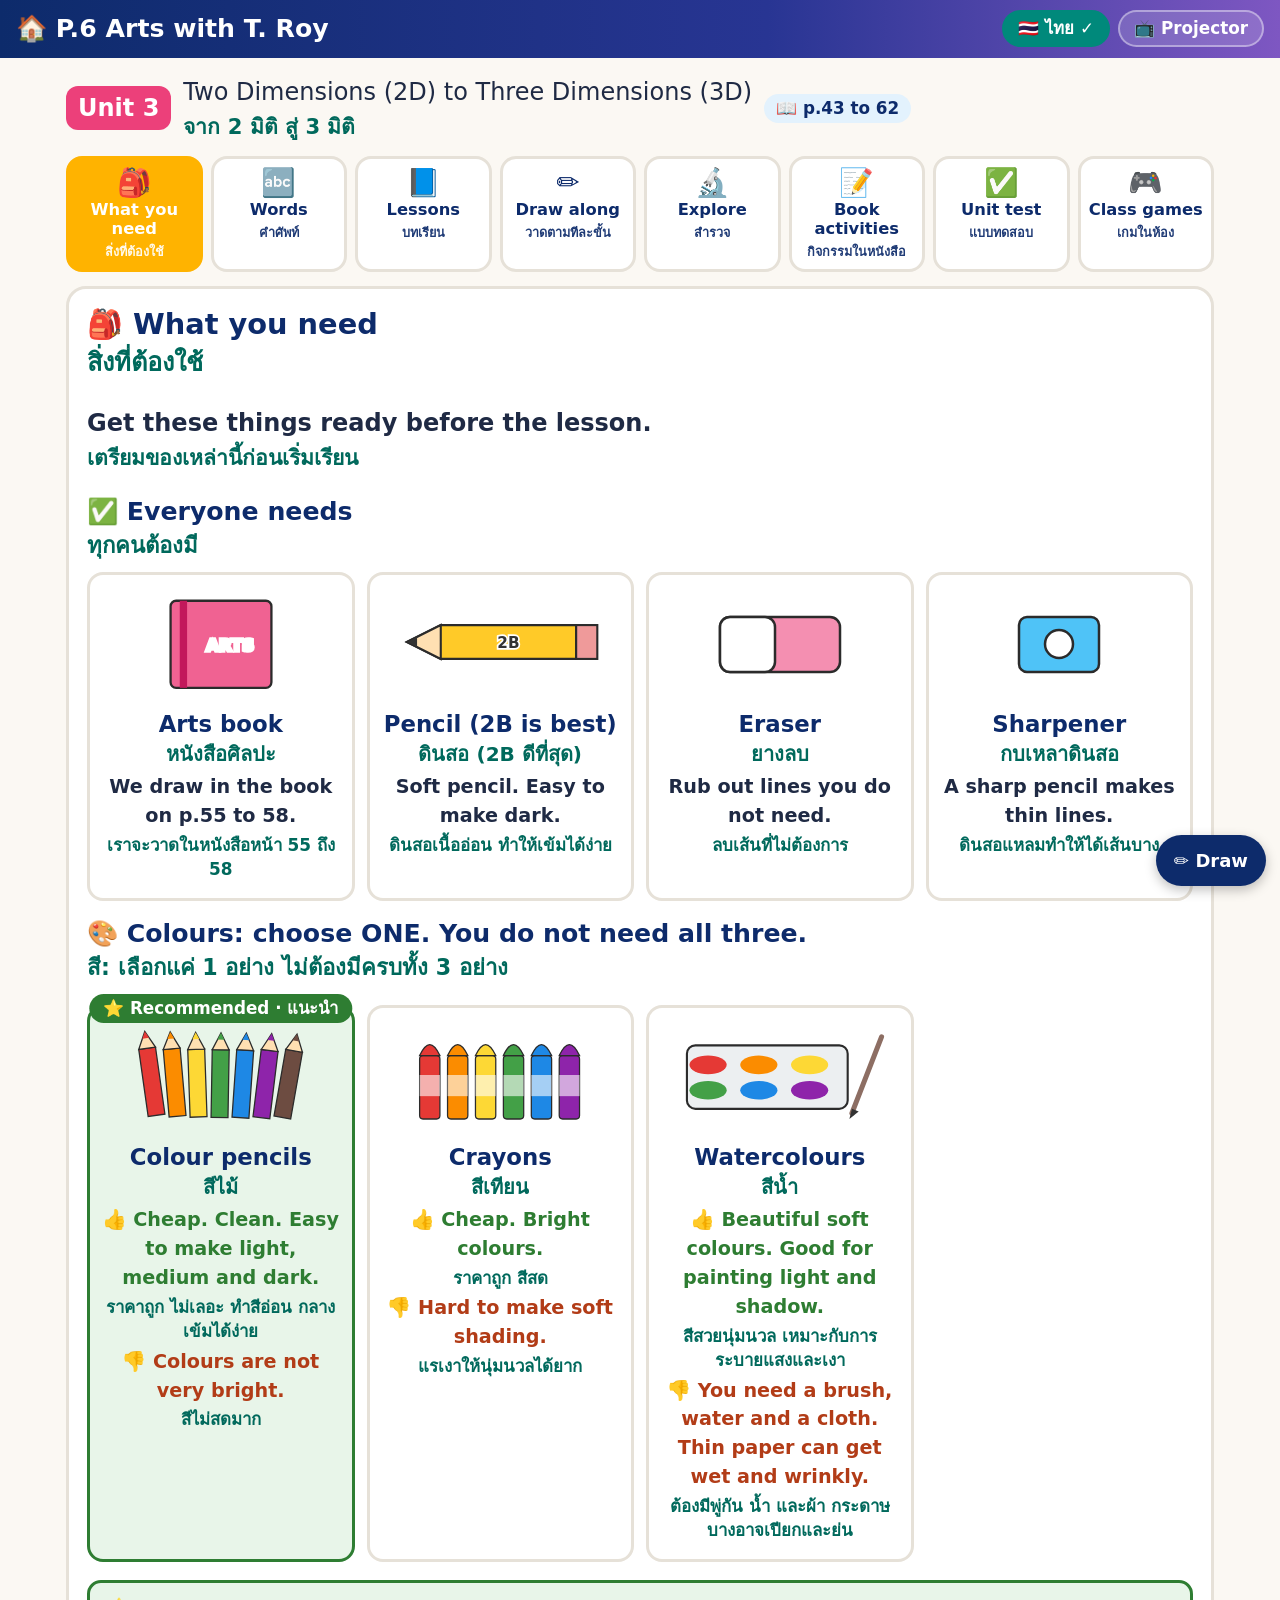
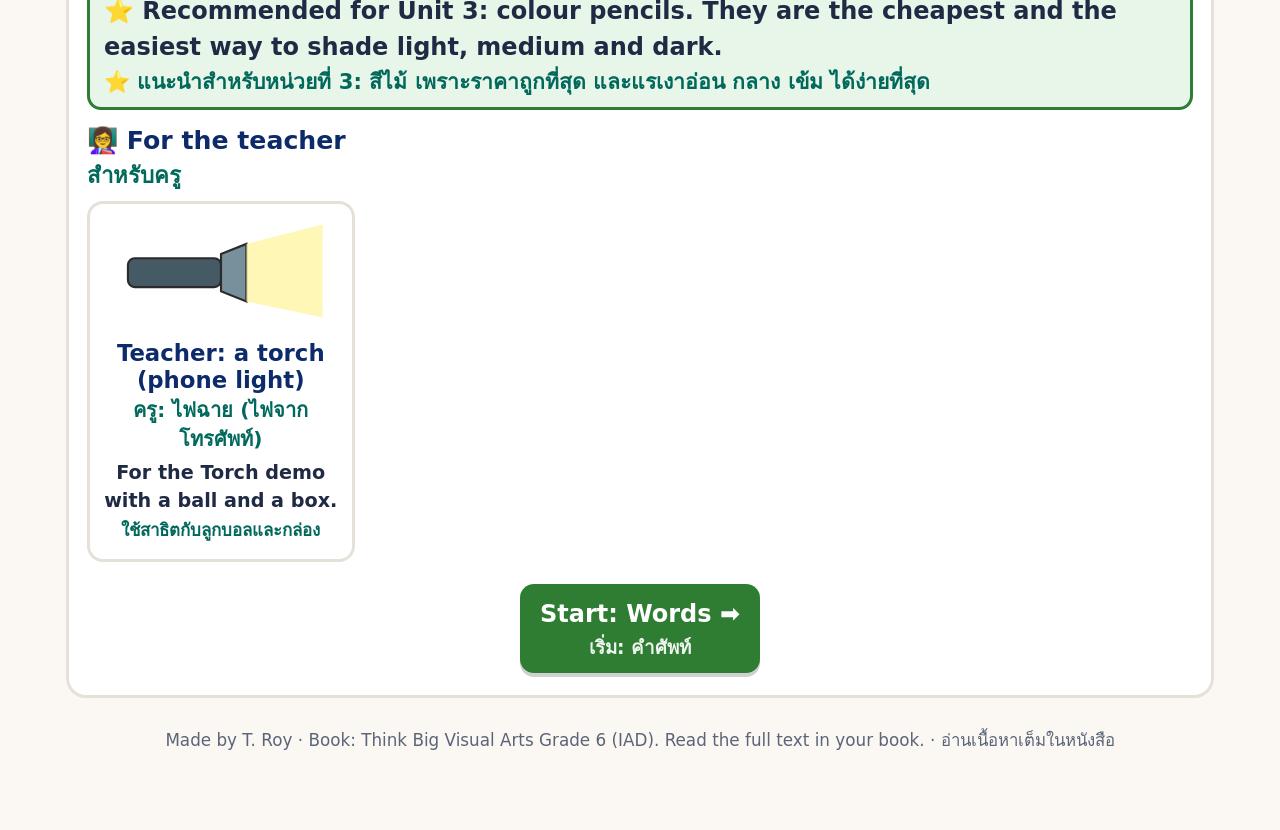
==== unit.html @ d5c7b555 "Unit 3: From 2D to 3D teaching site Lessons, Draw along guides, Explore tools, book activities, unit" ====
<!doctype html>
<html lang="en">
<head>
<meta charset="utf-8">
<meta name="viewport" content="width=device-width, initial-scale=1">
<meta name="robots" content="noindex, nofollow">
<title>Unit | P.6 Arts with T. Roy</title>
<link rel="icon" href="data:image/svg+xml,<svg xmlns='http://www.w3.org/2000/svg' viewBox='0 0 100 100'><text y='.9em' font-size='90'>🎨</text></svg>">
<link rel="stylesheet" href="css/style.css?v=2">
</head>
<body>
<header class="topbar">
  <a class="brand" href="index.html">🏠 P.6 Arts with T. Roy</a>
  <div class="topbtns" id="topBtns"></div>
</header>
<main class="wrap">
  <div class="unit-head" id="unitTitle">Loading…</div>
  <nav class="tabs" id="tabs"></nav>
  <section id="view"></section>
  <p class="footer">Made by T. Roy · Book: Think Big Visual Arts Grade 6 (IAD). Read the full text in your book. · อ่านเนื้อหาเต็มในหนังสือ</p>
</main>
<script src="js/art.js?v=2"></script>
<script src="js/steps.js?v=2"></script>
<script src="js/explore.js?v=2"></script>
<script src="js/unit.js?v=2"></script>
<script src="js/draw.js?v=2"></script>
</body>
</html>
---- css/style.css ----
/* ===== P.6 Arts with T. Roy: colour system (same learning colours as the maths site) ===== */
:root {
  --question: #EF6C00; --question-bg: #FFF3E0;   /* orange = question */
  --hint: #FFC107;     --hint-bg: #FFF8D6;       /* yellow = hint */
  --answer: #2E7D32;   --answer-bg: #E8F5E9;     /* green = answer */
  --teach: #1E88E5;    --teach-bg: #E3F2FD;      /* blue = teaching */
  --title: #0D2B6B;                               /* dark blue = titles */
  --art1: #EC407A; --art2: #7E57C2; --art3: #26A69A; --art4: #FFB300;
  --ink: #1f2a44; --muted: #5b6478; --bg: #FBF8F3; --card: #fff; --line: #e6e1d8;
  --th: #00695C;
  --radius: 20px;
}
* { box-sizing: border-box; }
html { -webkit-text-size-adjust: 100%; }
body {
  margin: 0; background: var(--bg); color: var(--ink);
  font-family: ui-rounded, "SF Pro Rounded", "Segoe UI", system-ui, -apple-system, Roboto, "Noto Sans Thai", Arial, sans-serif;
  font-size: 20px; line-height: 1.5;
}
@media (min-width: 900px) { body { font-size: 24px; } }
button { font: inherit; cursor: pointer; }
a { color: var(--teach); }
h1, h2, h3 { color: var(--title); line-height: 1.2; margin: 0 0 .35em; }
.wrap { max-width: 1180px; margin: 0 auto; padding: 0 16px 60px; }

/* Thai line under the English */
.th { display: block; color: var(--th); font-weight: 700; font-size: .88em; line-height: 1.45; margin-top: 2px; }
.no-th .th { display: none !important; }
button .th, .tab .th { color: inherit; opacity: .92; font-size: .78em; }

/* ===== Header ===== */
.topbar { background: linear-gradient(90deg, var(--title), #283593 60%, var(--art2)); color: #fff; padding: 10px 16px; display: flex; flex-wrap: wrap; gap: 8px 14px; align-items: center; justify-content: space-between; }
.brand { color: #fff; text-decoration: none; font-weight: 900; font-size: 1.05em; }
.topbtns { display: flex; gap: 8px; flex-wrap: wrap; }
.tbtn { background: rgba(255,255,255,.15); color: #fff; border: 2px solid rgba(255,255,255,.4); border-radius: 999px; padding: 4px 14px; font-weight: 800; font-size: .7em; }
.tbtn.on { background: #00897B; border-color: #00897B; }

/* ===== Home ===== */
.hero { text-align: center; padding: 26px 0 6px; }
.hero h1 { font-size: 1.8em; }
.hero p { margin: 0; color: var(--muted); }
.paint-strip { height: 10px; border-radius: 99px; margin: 14px auto 0; max-width: 420px; background: linear-gradient(90deg, var(--art1), var(--art4), var(--art3), var(--teach), var(--art2)); }
.unit-grid { display: grid; gap: 16px; grid-template-columns: repeat(auto-fill, minmax(250px, 1fr)); margin-top: 22px; }
.unit-card { position: relative; display: block; background: var(--card); border-radius: var(--radius); border: 3px solid var(--line); padding: 18px; text-decoration: none; color: var(--ink); box-shadow: 0 5px 0 var(--line); transition: transform .12s; overflow: hidden; }
.unit-card::before { content: ""; position: absolute; inset: 0 0 auto 0; height: 8px; background: var(--c, var(--teach)); }
.unit-card:hover { transform: translateY(-3px); border-color: var(--c, var(--teach)); }
.unit-card .icon { font-size: 2.3em; }
.unit-card .num { color: var(--c, var(--teach)); font-weight: 900; font-size: .8em; letter-spacing: .06em; }
.unit-card h2 { font-size: 1.05em; margin: 4px 0; }
.unit-card .pg { color: var(--muted); font-size: .75em; font-weight: 700; }
.unit-card .state { display: inline-block; margin-top: 8px; border-radius: 999px; padding: 2px 12px; font-size: .7em; font-weight: 900; }
.unit-card.done { opacity: .75; pointer-events: none; } .unit-card.done .state { background: var(--answer-bg); color: var(--answer); }
.unit-card.soon { opacity: .5; pointer-events: none; } .unit-card.soon .state { background: #eee; color: var(--muted); }
.unit-card.ready .state { background: var(--question); color: #fff; }

/* ===== Unit page ===== */
.unit-head { padding: 16px 0 4px; display: flex; gap: 12px; align-items: center; flex-wrap: wrap; }
.unit-head h1 { font-size: 1.4em; margin: 0; }
.unit-head .uchip { background: var(--art1); color: #fff; border-radius: 12px; padding: 4px 12px; font-weight: 900; }
.tabs { display: grid; grid-template-columns: repeat(4, 1fr); gap: 8px; margin: 10px 0 14px; }
@media (min-width: 900px) { .tabs { grid-template-columns: repeat(8, 1fr); } }
.tab { border: 3px solid var(--line); background: #fff; border-radius: 16px; padding: 8px 4px; font-weight: 900; font-size: .68em; color: var(--title); display: flex; flex-direction: column; align-items: center; gap: 2px; line-height: 1.15; }
.tab .e { font-size: 1.7em; }
.tab.on { border-color: var(--c, var(--teach)); background: var(--c, var(--teach)); color: #fff; }

.panel { background: var(--card); border-radius: var(--radius); padding: 18px; border: 3px solid var(--line); }
.panel-title { display: flex; justify-content: space-between; align-items: center; gap: 10px; flex-wrap: wrap; margin-bottom: 8px; }
.panel-title h2 { margin: 0; font-size: 1.2em; }
.badge { display: inline-block; background: var(--teach-bg); color: var(--title); border-radius: 999px; padding: 2px 12px; font-size: .7em; font-weight: 900; white-space: nowrap; }
.small { font-size: .72em; color: var(--muted); }
.footer { text-align: center; color: var(--muted); font-size: .7em; margin-top: 30px; }

/* ===== Buttons ===== */
.bigbtn { border: 0; border-radius: 14px; padding: 12px 20px; font-weight: 900; color: #fff; background: var(--teach); box-shadow: 0 4px 0 rgba(0,0,0,.18); margin: 4px; }
.bigbtn:active { transform: translateY(2px); box-shadow: 0 2px 0 rgba(0,0,0,.18); }
.bigbtn:disabled { opacity: .35; cursor: default; }
.bigbtn.green { background: var(--answer); } .bigbtn.orange { background: var(--question); }
.bigbtn.yellow { background: var(--hint); color: #3d2e00; } .bigbtn.grey { background: #8a94a8; } .bigbtn.dark { background: var(--title); }
.bigbtn.pink { background: var(--art1); }
.btnrow { display: flex; flex-wrap: wrap; justify-content: center; gap: 4px; margin-top: 12px; }
.chip { border: 2px solid var(--line); background: #fff; border-radius: 999px; padding: 6px 14px; font-weight: 800; font-size: .72em; color: var(--ink); }
.chip.on { background: var(--title); border-color: var(--title); color: #fff; }

/* ===== Slides (Lessons) ===== */
.slide { background: #fff; border-radius: var(--radius); border: 4px solid var(--teach); overflow: hidden; }
.slide-top { display: flex; justify-content: space-between; align-items: center; gap: 8px; flex-wrap: wrap; padding: 8px 16px; background: var(--teach-bg); }
.routine { font-weight: 900; letter-spacing: .08em; font-size: .72em; color: #fff; background: var(--teach); border-radius: 999px; padding: 3px 14px; }
.routine .th { display: inline; margin-left: 6px; color: #fff; }
.slide-body { padding: 16px 20px 20px; }
.slide h2 { font-size: 1.45em; margin-bottom: .2em; }
.slide h2 .th { font-size: .62em; }
.slide .lines { margin: 10px 0 0; padding: 0; list-style: none; }
.slide .lines li { font-weight: 800; font-size: 1.05em; margin: 8px 0; padding-left: 30px; position: relative; }
.slide .lines li::before { content: "●"; position: absolute; left: 4px; top: 0; color: var(--art1); }
.slide.r-vote { border-color: var(--question); } .slide.r-vote .slide-top { background: var(--question-bg); } .slide.r-vote .routine { background: var(--question); }
.slide.r-torch, .slide.r-pencil, .slide.r-colour { border-color: var(--art2); } .slide.r-torch .slide-top, .slide.r-pencil .slide-top, .slide.r-colour .slide-top { background: #EDE7F6; } .slide.r-torch .routine, .slide.r-pencil .routine, .slide.r-colour .routine { background: var(--art2); }
.slide.r-detective, .slide.r-extension { border-color: var(--art3); } .slide.r-detective .slide-top, .slide.r-extension .slide-top { background: #E0F2F1; } .slide.r-detective .routine, .slide.r-extension .routine { background: var(--art3); }
.slide.r-start { border-color: var(--art1); } .slide.r-start .slide-top { background: #FCE4EC; } .slide.r-start .routine { background: var(--art1); }
.slide.r-start h2 { font-size: 2em; text-align: center; } .slide.r-start .lines li { text-align: center; padding: 0; } .slide.r-start .lines li::before { content: none; }

.pics { display: grid; gap: 14px; margin-top: 12px; align-items: end; }
.pics.n1 { grid-template-columns: 1fr; max-width: 680px; margin-left: auto; margin-right: auto; }
.pics.n2 { grid-template-columns: repeat(2, 1fr); }
.pics.n3 { grid-template-columns: repeat(3, 1fr); }
.pics.grid6 { grid-template-columns: repeat(3, 1fr); }
@media (max-width: 640px) { .pics.n2, .pics.n3 { grid-template-columns: 1fr; } .pics.grid6 { grid-template-columns: repeat(2, 1fr); } }
figure.pic { margin: 0; text-align: center; }
figure.pic svg.art, figure.pic img { width: 100%; height: auto; max-height: 52vh; display: block; margin: 0 auto; border-radius: 14px; }
figure.pic img { object-fit: contain; background: #fff; }
figure.pic figcaption { font-weight: 900; color: var(--title); font-size: .85em; margin-top: 4px; }
.tip { margin-top: 14px; background: var(--hint-bg); border: 3px solid var(--hint); border-radius: 14px; padding: 8px 14px; font-weight: 800; }

.vote-opts { display: flex; gap: 12px; justify-content: center; flex-wrap: wrap; margin-top: 14px; }
.vote-opt { min-width: 160px; border: 0; border-radius: 16px; padding: 14px 22px; font-weight: 900; color: #fff; font-size: 1.1em; box-shadow: 0 5px 0 rgba(0,0,0,.2); }
.vote-opt.c0 { background: #E21B3C; } .vote-opt.c1 { background: #1368CE; } .vote-opt.c2 { background: #D89E00; } .vote-opt.c3 { background: #26890C; }
.vote-opt.right { outline: 6px solid #0b3d02; } .vote-opt.dim { opacity: .3; }
.answer-box { background: var(--answer-bg); border: 4px solid var(--answer); border-radius: 16px; padding: 12px 16px; margin-top: 14px; font-weight: 800; animation: pop .25s; }
.answer-box .final { color: var(--answer); font-weight: 900; font-size: 1.15em; }
@keyframes pop { from { transform: translateY(6px) scale(.98); } to { transform: none; } }

.nav { display: flex; justify-content: center; align-items: center; gap: 6px; flex-wrap: wrap; margin-top: 14px; }
.dots { text-align: center; color: var(--muted); font-weight: 800; font-size: .8em; }

/* list on the right to jump to any card */
.with-side { display: grid; grid-template-columns: minmax(0, 1fr); gap: 14px; }
.side-main { min-width: 0; }
.sidelist { background: #fff; border: 2px solid var(--line); border-radius: 14px; padding: 8px; max-height: 300px; overflow-y: auto; }
.sidelist h3 { font-size: .78em; margin: 4px 6px 8px; }
.sidelist button { display: flex; align-items: flex-start; gap: 8px; width: 100%; text-align: left; border: 0; background: none; padding: 6px 8px; border-radius: 10px; font-weight: 700; font-size: .66em; color: var(--ink); line-height: 1.3; }
.sidelist button:hover { background: var(--teach-bg); }
.sidelist .n { min-width: 26px; height: 26px; border-radius: 50%; background: var(--teach-bg); color: var(--title); display: inline-flex; align-items: center; justify-content: center; font-weight: 900; flex-shrink: 0; }
.sidelist button.on { background: var(--question-bg); outline: 2px solid var(--question); }
.sidelist button.on .n { background: var(--question); color: #fff; }
.sidelist .th { font-size: .95em; }
@media (min-width: 900px) { .with-side { grid-template-columns: minmax(0, 1fr) 250px; align-items: start; } .sidelist { position: sticky; top: 12px; max-height: calc(100vh - 24px); } }

/* ===== What you need ===== */
.mat-grid { display: grid; gap: 12px; grid-template-columns: repeat(auto-fill, minmax(220px, 1fr)); margin: 10px 0 18px; }
.mat { background: #fff; border: 3px solid var(--line); border-radius: 16px; padding: 12px; text-align: center; }
.mat svg.art { width: 100%; max-width: 220px; height: 110px; }
.mat h3 { font-size: .95em; margin: 4px 0; }
.mat p { margin: 4px 0; font-size: .8em; font-weight: 700; }
.mat.best { border-color: var(--answer); background: var(--answer-bg); position: relative; }
.mat .star { position: absolute; top: -14px; left: 50%; transform: translateX(-50%); background: var(--answer); color: #fff; border-radius: 999px; padding: 2px 14px; font-weight: 900; font-size: .7em; white-space: nowrap; }
.mat .good { color: var(--answer); } .mat .bad { color: #b23c17; }
.section-h { font-size: 1.05em; margin: 16px 0 4px; }
.why-box { background: var(--answer-bg); border: 3px solid var(--answer); border-radius: 14px; padding: 10px 14px; font-weight: 800; }

/* ===== Words ===== */
.word-grid { display: grid; gap: 12px; grid-template-columns: repeat(auto-fill, minmax(260px, 1fr)); }
.word { background: #fff; border: 3px solid var(--line); border-radius: 16px; padding: 12px 14px; position: relative; }
.word .em { font-size: 1.8em; }
.word h3 { font-size: 1.15em; margin: 0; }
.word .pos { color: var(--muted); font-weight: 800; font-size: .75em; }
.word .thm { color: var(--th); font-weight: 800; font-size: .9em; }
.word .ex { margin-top: 6px; font-size: .8em; font-weight: 700; background: var(--teach-bg); border-radius: 10px; padding: 6px 10px; }
.say { position: absolute; top: 10px; right: 10px; border: 0; background: var(--teach); color: #fff; border-radius: 50%; width: 44px; height: 44px; font-size: 1.1em; }

/* ===== Draw along ===== */
.guide-pick { display: flex; flex-wrap: wrap; gap: 8px; margin-bottom: 12px; }
@media (max-width: 640px) { .guide-pick { flex-wrap: nowrap; overflow-x: auto; padding-bottom: 6px; } .guide-pick .chip { flex: 0 0 auto; } }
.step-card { background: #fff; border: 4px solid var(--art1); border-radius: var(--radius); padding: 14px; }
.step-card .stepno { display: inline-block; background: var(--art1); color: #fff; border-radius: 999px; padding: 2px 14px; font-weight: 900; }
.step-card .steptext { font-weight: 900; font-size: 1.15em; margin: 8px 0; }
.step-card svg.art { width: 100%; max-width: 640px; height: auto; display: block; margin: 0 auto; max-height: 55vh; }
.step-strip { display: flex; gap: 8px; overflow-x: auto; padding: 8px 0; }
.step-strip button { flex: 0 0 auto; width: 110px; border: 3px solid var(--line); background: #fff; border-radius: 12px; padding: 4px; }
.step-strip button.on { border-color: var(--art1); }
.step-strip button svg { width: 100%; height: 70px; }
.step-strip .sn { font-weight: 900; font-size: .65em; color: var(--title); }

/* ===== Explore ===== */
.ex { background: #fff; border: 3px solid var(--teach); border-radius: var(--radius); padding: 12px; }
.ex-tip { font-weight: 800; margin: 2px 0 8px; }
.ex-svg { display: block; width: 100%; max-width: 640px; height: auto; margin: 6px auto; touch-action: none; user-select: none; }
.ex-btns { display: flex; flex-wrap: wrap; gap: 6px; justify-content: center; margin: 6px 0; align-items: center; }
.ex-slider { display: flex; gap: 10px; align-items: center; justify-content: center; font-weight: 900; flex-wrap: wrap; }
.ex-slider input { width: min(360px, 80vw); }
.ex-cards { display: grid; gap: 12px; margin-top: 14px; }
@media (min-width: 900px) { .ex-cards { grid-template-columns: 1fr 1fr; } }
.ex-card { border-radius: 14px; padding: 10px 14px; border: 3px solid var(--line); background: #fff; }
.ex-card.facts { border-color: var(--teach); background: var(--teach-bg); } .ex-card.warn { border-color: #e53935; background: #ffebee; }
.ex-card ul { margin: 0; padding-left: 22px; } .ex-card li { margin: 6px 0; font-weight: 700; }

/* ===== Activities ===== */
.q-card { border: 4px solid var(--question); border-radius: var(--radius); background: #fff; overflow: hidden; }
.q-head { background: var(--question); color: #fff; padding: 8px 16px; display: flex; justify-content: space-between; align-items: center; gap: 8px; flex-wrap: wrap; font-weight: 900; }
.q-head .badge { background: #fff; color: var(--question); }
.q-body { padding: 16px; }
.q-text { font-weight: 900; font-size: 1.1em; }
.steps { margin: 10px 0; padding-left: 0; list-style: none; counter-reset: s; }
.steps li { counter-increment: s; background: var(--teach-bg); border-left: 8px solid var(--teach); border-radius: 10px; padding: 8px 12px 8px 46px; margin: 8px 0; font-weight: 800; position: relative; }
.steps li::before { content: counter(s); position: absolute; left: 10px; top: 8px; background: var(--teach); color: #fff; width: 26px; height: 26px; border-radius: 50%; display: flex; align-items: center; justify-content: center; font-size: .8em; }
.hint-box { background: var(--hint-bg); border: 3px solid var(--hint); border-radius: 14px; padding: 10px 14px; margin-top: 12px; font-weight: 800; }
.score-card { background: #F3E5F5; border: 3px solid var(--art2); border-radius: 14px; padding: 10px 14px; margin-top: 12px; }
.score-card h3 { color: var(--art2); }
table.rub { border-collapse: collapse; width: 100%; font-size: .72em; margin-top: 6px; }
table.rub th, table.rub td { border: 2px solid #d1c4e9; padding: 6px; text-align: center; background: #fff; }
table.rub th { background: #EDE7F6; color: var(--title); }
table.rub td:first-child { text-align: left; font-weight: 800; }
.rub-wrap { overflow-x: auto; }

.sort-pool { display: grid; grid-template-columns: repeat(4, 1fr); gap: 10px; margin-top: 10px; }
@media (max-width: 640px) { .sort-pool { grid-template-columns: repeat(2, 1fr); } }
.sort-item { border: 3px solid var(--line); background: #fff; border-radius: 14px; padding: 6px; position: relative; }
.sort-item svg, .sort-item img { width: 100%; height: 120px; object-fit: contain; display: block; }
.sort-item .no { position: absolute; top: 6px; left: 8px; background: var(--title); color: #fff; width: 30px; height: 30px; border-radius: 50%; font-weight: 900; display: flex; align-items: center; justify-content: center; font-size: .8em; }
.sort-item .tag2 { display: flex; gap: 6px; justify-content: center; margin-top: 4px; }
.sort-item .tag2 button { border: 2px solid var(--line); background: #fff; border-radius: 10px; padding: 2px 12px; font-weight: 900; font-size: .75em; }
.sort-item .tag2 button.on { background: var(--teach); border-color: var(--teach); color: #fff; }
.sort-item.ok { border-color: var(--answer); background: var(--answer-bg); }
.sort-item.no-ok { border-color: #e53935; background: #ffebee; }

/* ===== Test review ===== */
.opts { display: grid; grid-template-columns: 1fr; gap: 10px; margin-top: 12px; }
@media (min-width: 700px) { .opts { grid-template-columns: 1fr 1fr; } }
.opt { border: 0; border-radius: 14px; color: #fff; font-weight: 900; padding: 12px 14px; text-align: left; display: flex; align-items: center; gap: 12px; min-height: 70px; box-shadow: 0 5px 0 rgba(0,0,0,.2); }
.opt .let { background: rgba(255,255,255,.25); border-radius: 50%; min-width: 40px; height: 40px; display: flex; align-items: center; justify-content: center; font-size: 1.1em; }
.opt .th { color: #fff; }
.opt.c0 { background: #E21B3C; } .opt.c1 { background: #1368CE; } .opt.c2 { background: #D89E00; } .opt.c3 { background: #26890C; }
.opt.pic { background: #fff; color: var(--ink); border: 4px solid; } .opt.pic .let { color: #fff; }
.opt.pic.c0 { border-color: #E21B3C; } .opt.pic.c0 .let { background: #E21B3C; } .opt.pic.c1 { border-color: #1368CE; } .opt.pic.c1 .let { background: #1368CE; }
.opt.pic.c2 { border-color: #D89E00; } .opt.pic.c2 .let { background: #D89E00; } .opt.pic.c3 { border-color: #26890C; } .opt.pic.c3 .let { background: #26890C; }
.opt.pic svg { width: 100%; max-height: 150px; height: auto; }
.opt.right { outline: 6px solid #0b3d02; } .opt.dim { opacity: .3; }
.q-fig { max-width: 560px; margin: 8px auto; }
.q-fig svg, .q-fig img { width: 100%; height: auto; border-radius: 12px; display: block; }

/* ===== Games ===== */
.game-pick { display: grid; grid-template-columns: repeat(auto-fit, minmax(180px, 1fr)); gap: 10px; margin-bottom: 14px; }
.flash-area { perspective: 1200px; max-width: 640px; margin: 0 auto; }
.flash { position: relative; height: 300px; transform-style: preserve-3d; transition: transform .45s; cursor: pointer; }
.flash.flipped { transform: rotateY(180deg); }
.flash .face { position: absolute; inset: 0; backface-visibility: hidden; -webkit-backface-visibility: hidden; border-radius: var(--radius); display: flex; align-items: center; justify-content: center; text-align: center; padding: 20px; font-weight: 900; font-size: 1.3em; flex-direction: column; }
.flash .front { background: #fff; border: 4px solid var(--teach); color: var(--title); }
.flash .back { background: var(--answer-bg); border: 4px solid var(--answer); transform: rotateY(180deg); }
.flash .em { font-size: 2em; }
.match-grid { display: grid; grid-template-columns: repeat(3, 1fr); gap: 10px; }
@media (min-width: 700px) { .match-grid { grid-template-columns: repeat(4, 1fr); } }
.tile { min-height: 100px; border: 3px solid var(--line); border-radius: 14px; background: #fff; font-weight: 900; font-size: .8em; padding: 8px; color: var(--ink); display: flex; flex-direction: column; align-items: center; justify-content: center; text-align: center; }
.tile.sel { border-color: var(--teach); background: var(--teach-bg); }
.tile.bad { border-color: #e53935; background: #ffebee; animation: shake .3s; }
.tile.gone { visibility: hidden; }
@keyframes shake { 25% { transform: translateX(-5px); } 75% { transform: translateX(5px); } }
.timer { font-size: 1.6em; font-weight: 900; color: var(--title); text-align: center; }
.quiz-top { display: flex; justify-content: space-between; font-weight: 900; color: var(--title); }
.quiz-q { border: 4px solid var(--question); border-radius: var(--radius); padding: 14px; text-align: center; font-weight: 900; font-size: 1.2em; margin: 10px 0; }
.quiz-q svg { max-width: 260px; display: block; margin: 6px auto; height: auto; }
.timebar { height: 14px; background: var(--line); border-radius: 99px; overflow: hidden; }
.timebar > div { height: 100%; background: var(--question); transition: width .1s linear; }
.feedback { text-align: center; font-weight: 900; font-size: 1.3em; margin: 10px 0; }
.feedback.good { color: var(--answer); } .feedback.bad { color: #c62828; }
.bigscore { font-size: 3em; font-weight: 900; color: var(--title); text-align: center; }
.scoreboard { display: grid; grid-template-columns: repeat(auto-fit, minmax(140px, 1fr)); gap: 10px; margin: 14px 0; }
.team { border-radius: 14px; color: #fff; text-align: center; padding: 10px; font-weight: 900; }
.team .pts { font-size: 2em; }
.team.t0 { background: #E21B3C; } .team.t1 { background: #1368CE; } .team.t2 { background: #D89E00; } .team.t3 { background: #26890C; }
.team button { background: rgba(255,255,255,.95); border: 0; border-radius: 10px; padding: 6px 10px; font-weight: 900; margin-top: 6px; color: var(--ink); }
.winner { text-align: center; font-size: 2em; font-weight: 900; color: var(--title); }

/* ===== Projector (full screen) ===== */
body.big .topbar, body.big .footer { display: none; }
body.big .wrap { max-width: none; padding: 8px 20px; }
body.big .sidelist { display: none; }
body.big .with-side { grid-template-columns: 1fr; }
@media print { .topbar, .tabs, .nav, .btnrow, .sidelist, .footer, .no-print { display: none !important; } .panel, .slide { border: 0; } }
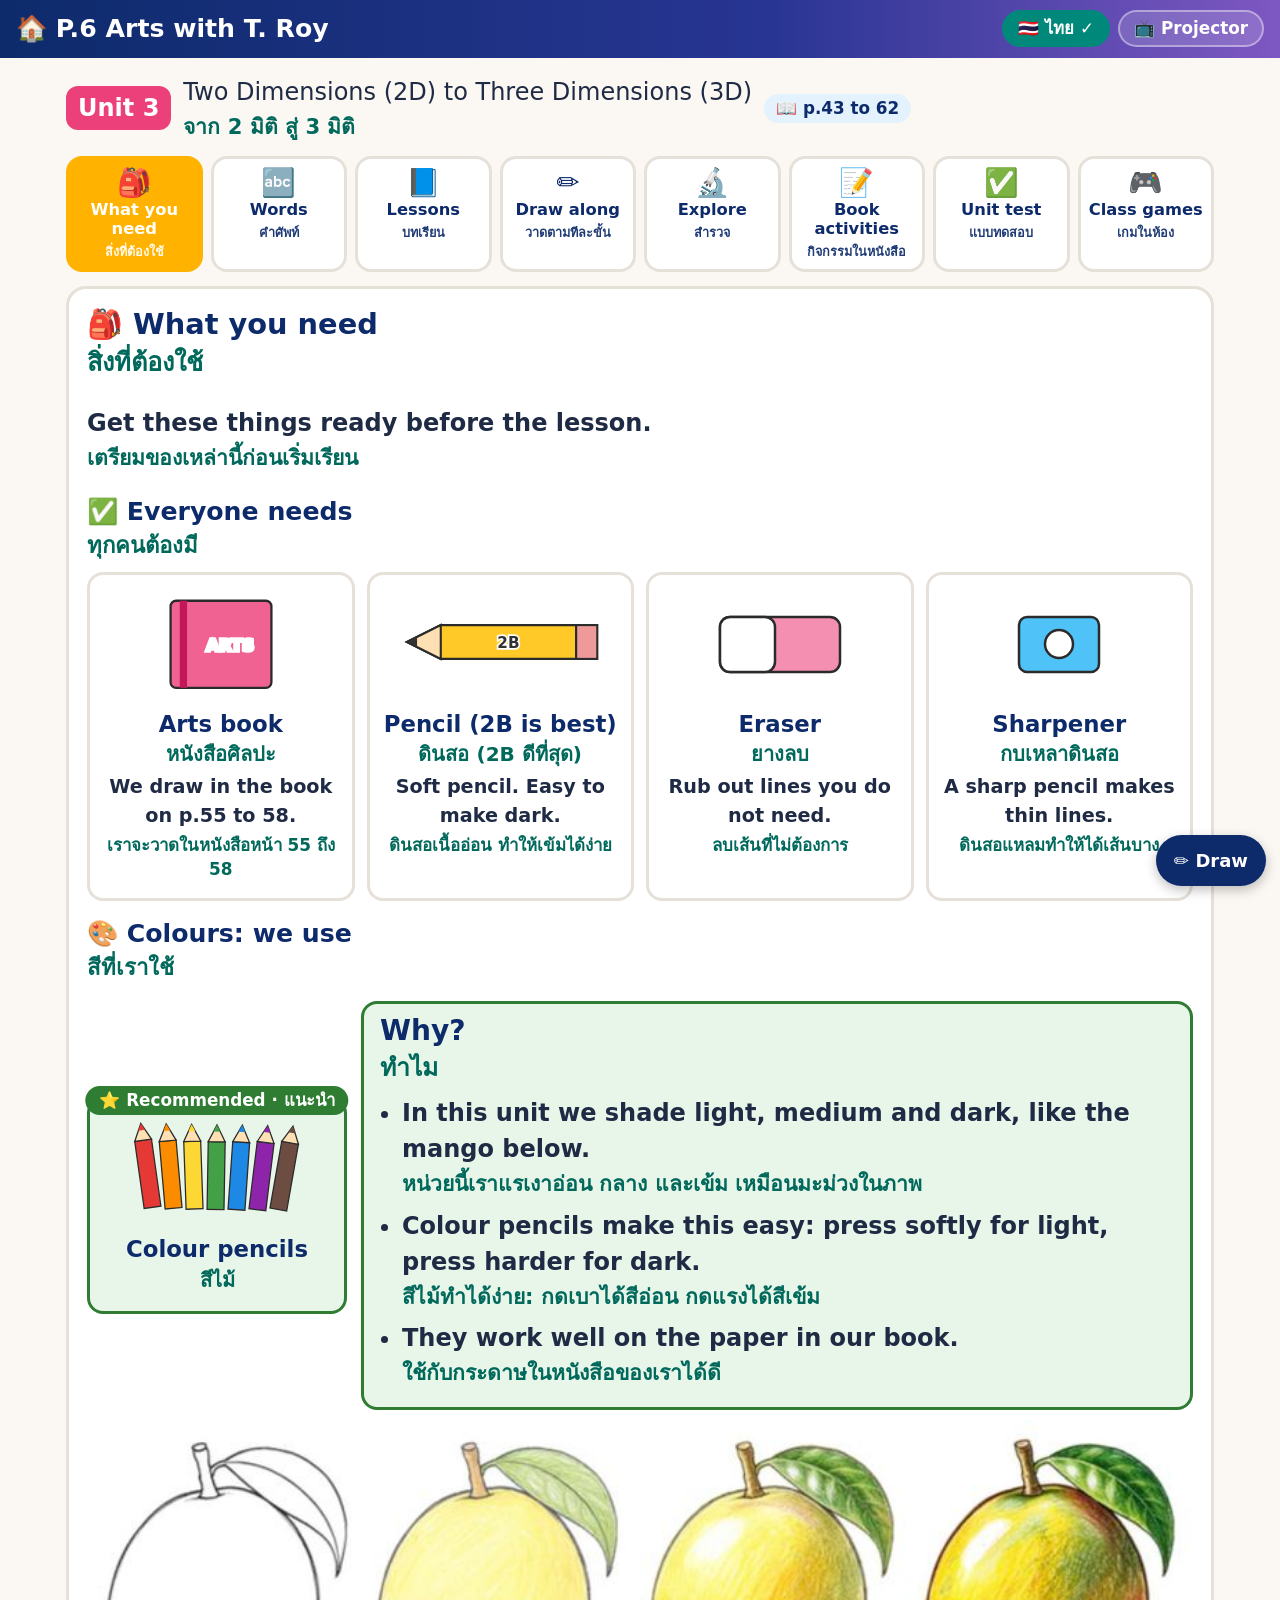
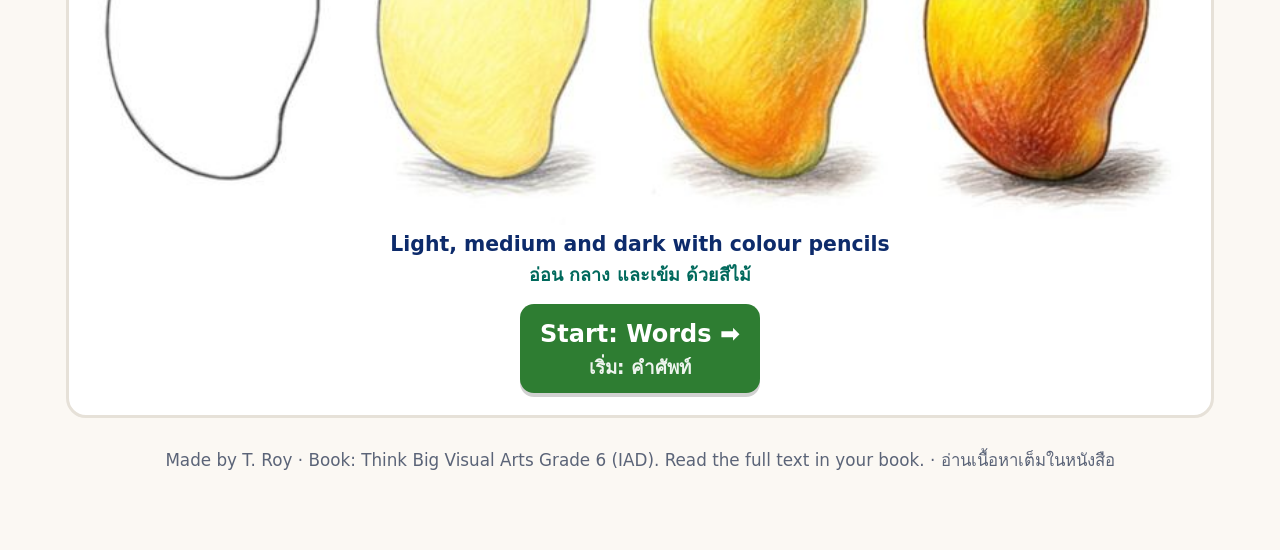
==== commit e2f08066: "What you need: one recommendation with the reason; remove torch and price wording Co-Authored-By: Cl" ====
--- a/unit.html
+++ b/unit.html
@@ -6,7 +6,7 @@
 <meta name="robots" content="noindex, nofollow">
 <title>Unit | P.6 Arts with T. Roy</title>
 <link rel="icon" href="data:image/svg+xml,<svg xmlns='http://www.w3.org/2000/svg' viewBox='0 0 100 100'><text y='.9em' font-size='90'>🎨</text></svg>">
-<link rel="stylesheet" href="css/style.css?v=2">
+<link rel="stylesheet" href="css/style.css?v=3">
 </head>
 <body>
 <header class="topbar">
@@ -19,10 +19,10 @@
   <section id="view"></section>
   <p class="footer">Made by T. Roy · Book: Think Big Visual Arts Grade 6 (IAD). Read the full text in your book. · อ่านเนื้อหาเต็มในหนังสือ</p>
 </main>
-<script src="js/art.js?v=2"></script>
-<script src="js/steps.js?v=2"></script>
-<script src="js/explore.js?v=2"></script>
-<script src="js/unit.js?v=2"></script>
-<script src="js/draw.js?v=2"></script>
+<script src="js/art.js?v=3"></script>
+<script src="js/steps.js?v=3"></script>
+<script src="js/explore.js?v=3"></script>
+<script src="js/unit.js?v=3"></script>
+<script src="js/draw.js?v=3"></script>
 </body>
 </html>
--- a/css/style.css
+++ b/css/style.css
@@ -93,7 +93,7 @@
 .slide .lines li { font-weight: 800; font-size: 1.05em; margin: 8px 0; padding-left: 30px; position: relative; }
 .slide .lines li::before { content: "●"; position: absolute; left: 4px; top: 0; color: var(--art1); }
 .slide.r-vote { border-color: var(--question); } .slide.r-vote .slide-top { background: var(--question-bg); } .slide.r-vote .routine { background: var(--question); }
-.slide.r-torch, .slide.r-pencil, .slide.r-colour { border-color: var(--art2); } .slide.r-torch .slide-top, .slide.r-pencil .slide-top, .slide.r-colour .slide-top { background: #EDE7F6; } .slide.r-torch .routine, .slide.r-pencil .routine, .slide.r-colour .routine { background: var(--art2); }
+.slide.r-pencil, .slide.r-colour { border-color: var(--art2); } .slide.r-pencil .slide-top, .slide.r-colour .slide-top { background: #EDE7F6; } .slide.r-pencil .routine, .slide.r-colour .routine { background: var(--art2); }
 .slide.r-detective, .slide.r-extension { border-color: var(--art3); } .slide.r-detective .slide-top, .slide.r-extension .slide-top { background: #E0F2F1; } .slide.r-detective .routine, .slide.r-extension .routine { background: var(--art3); }
 .slide.r-start { border-color: var(--art1); } .slide.r-start .slide-top { background: #FCE4EC; } .slide.r-start .routine { background: var(--art1); }
 .slide.r-start h2 { font-size: 2em; text-align: center; } .slide.r-start .lines li { text-align: center; padding: 0; } .slide.r-start .lines li::before { content: none; }
@@ -144,6 +144,10 @@
 .mat .star { position: absolute; top: -14px; left: 50%; transform: translateX(-50%); background: var(--answer); color: #fff; border-radius: 999px; padding: 2px 14px; font-weight: 900; font-size: .7em; white-space: nowrap; }
 .mat .good { color: var(--answer); } .mat .bad { color: #b23c17; }
 .section-h { font-size: 1.05em; margin: 16px 0 4px; }
+.rec { display: grid; gap: 14px; grid-template-columns: minmax(0, 260px) 1fr; align-items: center; margin: 18px 0 10px; }
+@media (max-width: 640px) { .rec { grid-template-columns: 1fr; } }
+.rec-why { background: var(--answer-bg); border: 3px solid var(--answer); border-radius: 16px; padding: 10px 16px; }
+.rec-why ul { margin: 0; padding-left: 22px; } .rec-why li { margin: 8px 0; font-weight: 800; }
 .why-box { background: var(--answer-bg); border: 3px solid var(--answer); border-radius: 14px; padding: 10px 14px; font-weight: 800; }
 
 /* ===== Words ===== */
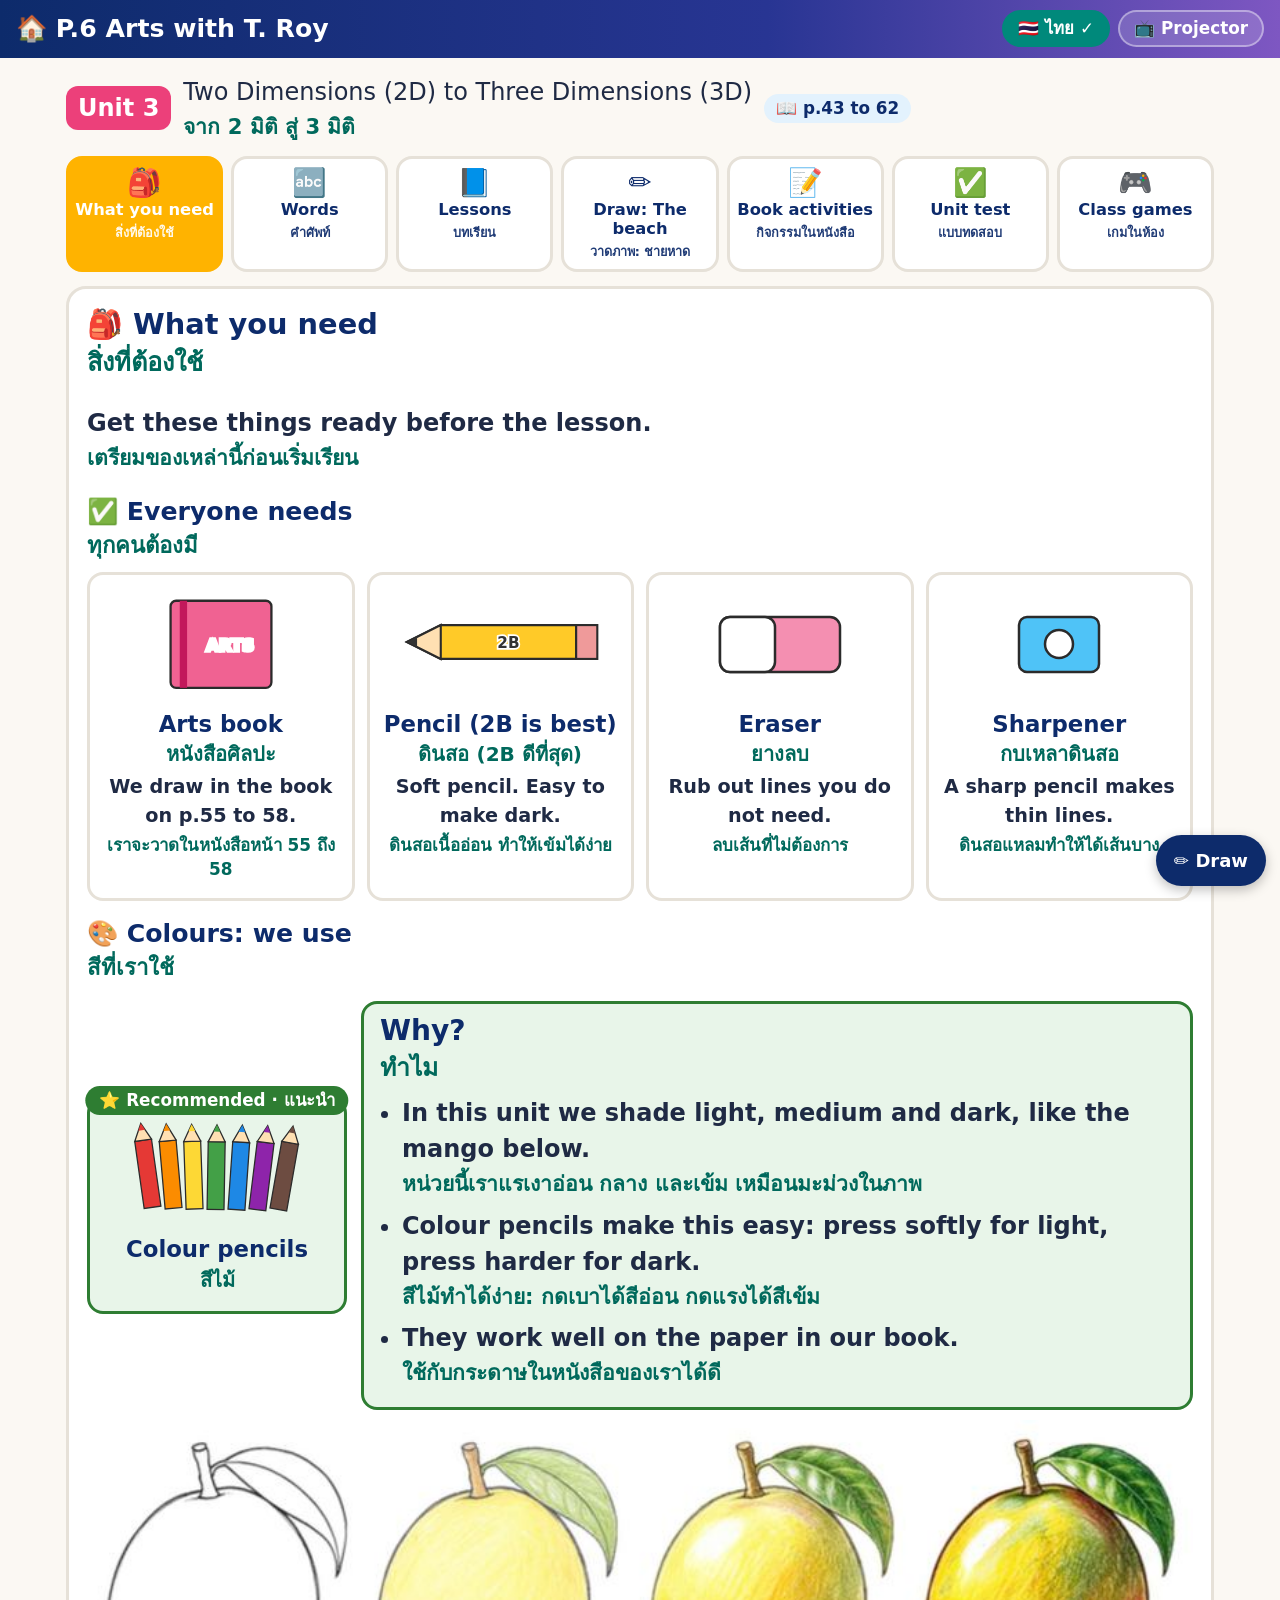
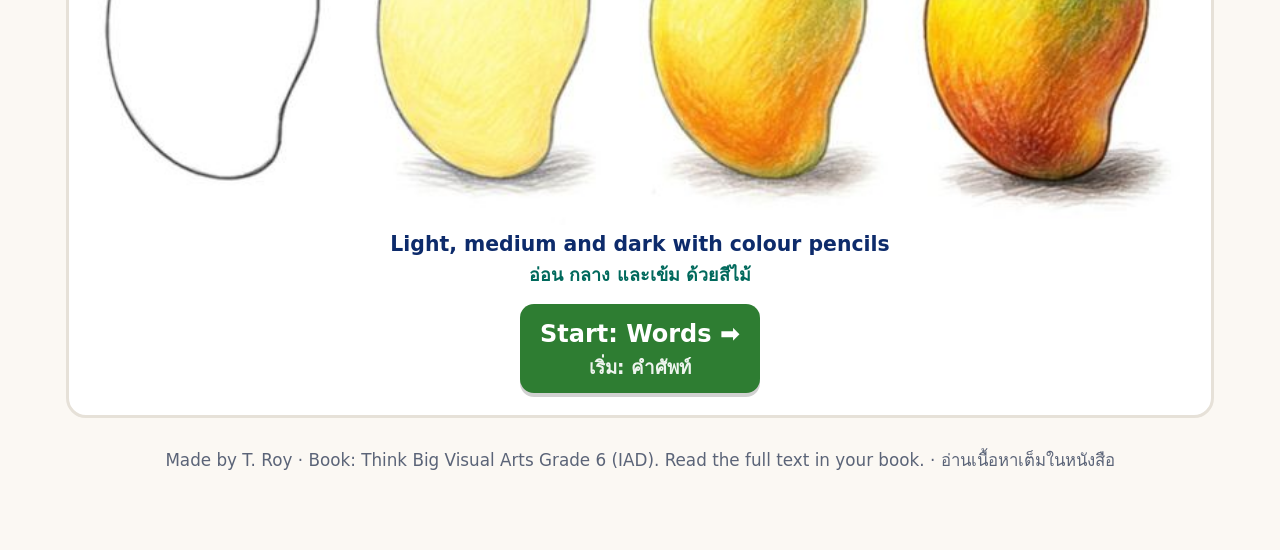
==== commit 5f2bdeac: "Unit 3: short slides from T. Roy's deck, beach girl drawing project, self-refreshing page Co-Authore" ====
--- a/unit.html
+++ b/unit.html
@@ -6,7 +6,7 @@
 <meta name="robots" content="noindex, nofollow">
 <title>Unit | P.6 Arts with T. Roy</title>
 <link rel="icon" href="data:image/svg+xml,<svg xmlns='http://www.w3.org/2000/svg' viewBox='0 0 100 100'><text y='.9em' font-size='90'>🎨</text></svg>">
-<link rel="stylesheet" href="css/style.css?v=3">
+<link rel="stylesheet" href="css/style.css?v=4">
 </head>
 <body>
 <header class="topbar">
@@ -19,10 +19,9 @@
   <section id="view"></section>
   <p class="footer">Made by T. Roy · Book: Think Big Visual Arts Grade 6 (IAD). Read the full text in your book. · อ่านเนื้อหาเต็มในหนังสือ</p>
 </main>
-<script src="js/art.js?v=3"></script>
-<script src="js/steps.js?v=3"></script>
-<script src="js/explore.js?v=3"></script>
-<script src="js/unit.js?v=3"></script>
-<script src="js/draw.js?v=3"></script>
+<script src="js/art.js?v=4"></script>
+<script src="js/steps.js?v=4"></script>
+<script src="js/unit.js?v=4"></script>
+<script src="js/draw.js?v=4"></script>
 </body>
 </html>
--- a/css/style.css
+++ b/css/style.css
@@ -268,3 +268,11 @@
 body.big .sidelist { display: none; }
 body.big .with-side { grid-template-columns: 1fr; }
 @media print { .topbar, .tabs, .nav, .btnrow, .sidelist, .footer, .no-print { display: none !important; } .panel, .slide { border: 0; } }
+
+/* Today's drawing */
+.goal { max-width: 720px; margin: 0 auto 12px; }
+.check { background: var(--answer-bg); border: 3px solid var(--answer); border-radius: 16px; padding: 10px 16px; margin-top: 12px; }
+.check ol { list-style: none; padding: 0; margin: 0; } .check li { font-weight: 900; font-size: 1.1em; margin: 8px 0; }
+.small-pick { margin-top: 18px; border-top: 2px dashed var(--line); padding-top: 12px; }
+.slide.r-draw { border-color: var(--art1); } .slide.r-draw .slide-top { background: #FCE4EC; } .slide.r-draw .routine { background: var(--art1); }
+@media (min-width: 900px) { .tabs { grid-template-columns: repeat(7, 1fr); } }
